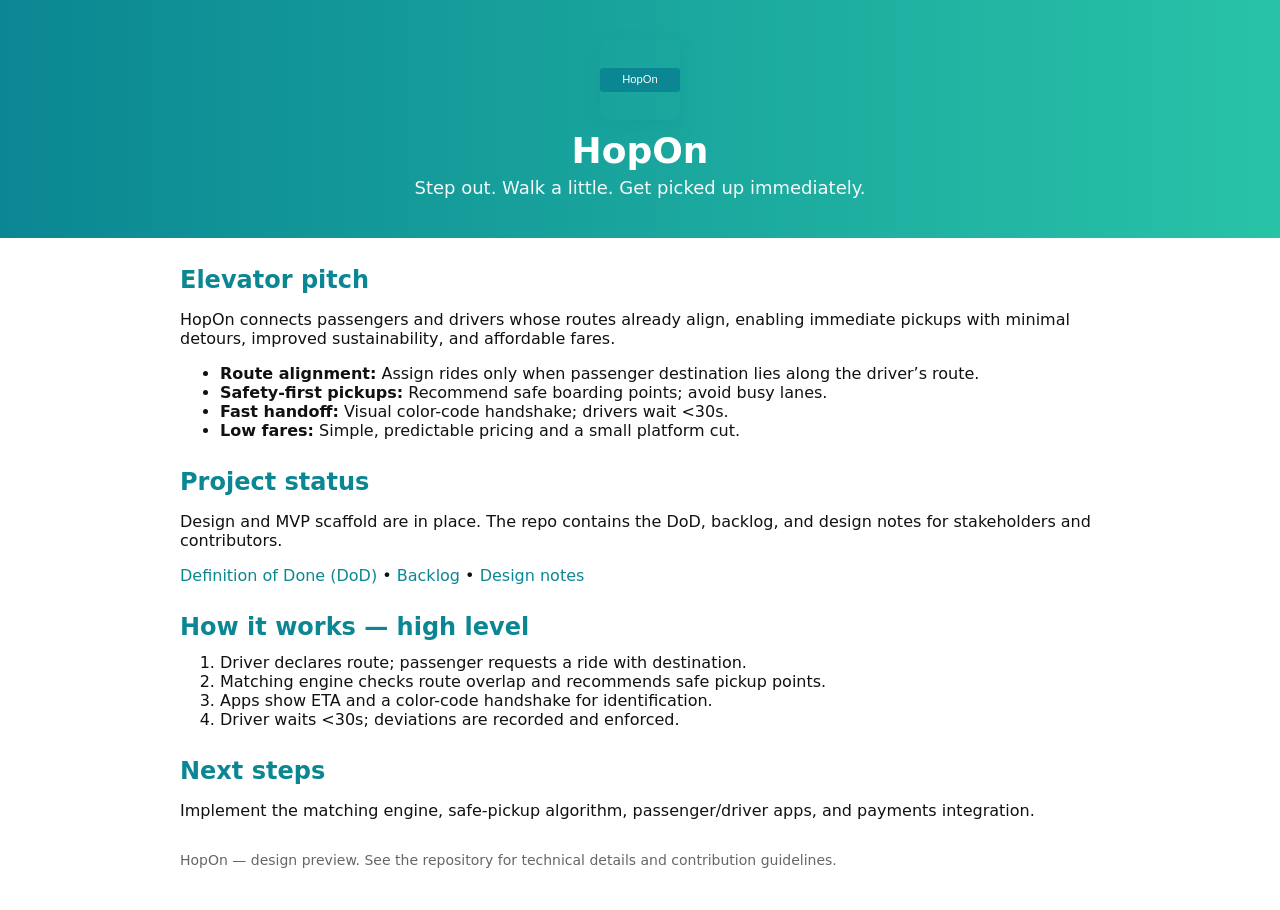
==== docs/index.html @ bda924e3 "[APC] Initialize HopOn and apply IPClaim templates and warnings" ====
<!doctype html>
<html lang="en">
  <head>
    <meta charset="utf-8" />
    <meta name="viewport" content="width=device-width,initial-scale=1" />
    <title>HopOn — Instant Walk-to-Ride Pickup</title>
    <link rel="stylesheet" href="style.css">
  </head>
  <body>
    <header class="hero">
      <img src="logo.svg" alt="HopOn logo" class="logo">
      <h1>HopOn</h1>
      <p class="tagline">Step out. Walk a little. Get picked up immediately.</p>
    </header>

    <main class="container">
      <section id="pitch">
        <h2>Elevator pitch</h2>
        <p>HopOn connects passengers and drivers whose routes already align, enabling immediate pickups with minimal detours, improved sustainability, and affordable fares.</p>
        <ul>
          <li><strong>Route alignment:</strong> Assign rides only when passenger destination lies along the driver’s route.</li>
          <li><strong>Safety-first pickups:</strong> Recommend safe boarding points; avoid busy lanes.</li>
          <li><strong>Fast handoff:</strong> Visual color-code handshake; drivers wait &lt;30s.</li>
          <li><strong>Low fares:</strong> Simple, predictable pricing and a small platform cut.</li>
        </ul>
      </section>

      <section id="status">
        <h2>Project status</h2>
        <p>Design and MVP scaffold are in place. The repo contains the DoD, backlog, and design notes for stakeholders and contributors.</p>
        <p>
          <a href="../DoD.md">Definition of Done (DoD)</a> •
          <a href="../BACKLOG.md">Backlog</a> •
          <a href="../HopOn.md">Design notes</a>
        </p>
      </section>

      <section id="how">
        <h2>How it works — high level</h2>
        <ol>
          <li>Driver declares route; passenger requests a ride with destination.</li>
          <li>Matching engine checks route overlap and recommends safe pickup points.</li>
          <li>Apps show ETA and a color-code handshake for identification.</li>
          <li>Driver waits &lt;30s; deviations are recorded and enforced.</li>
        </ol>
      </section>

      <section id="next">
        <h2>Next steps</h2>
        <p>Implement the matching engine, safe-pickup algorithm, passenger/driver apps, and payments integration.</p>
      </section>

      <footer>
        <p>HopOn — design preview. See the repository for technical details and contribution guidelines.</p>
      </footer>
    </main>
  </body>
</html>
---- docs/style.css ----
body { font-family: system-ui, -apple-system, 'Segoe UI', Roboto, 'Helvetica Neue', Arial, sans-serif; color: #111; margin: 0; background: #fff; }
.hero { background: linear-gradient(90deg,#0b8793,#28c3a7); color: #fff; padding: 40px 20px; text-align:center; }
.logo { width:80px; height:80px; vertical-align:middle; border-radius:8px; box-shadow: 0 6px 18px rgba(11,135,147,0.18); }
h1 { margin: 10px 0 6px; font-size: 36px; }
.tagline { margin: 0; font-size: 18px; opacity: 0.95; }
.container { padding: 28px; max-width: 920px; margin: 0 auto; }
section { margin-bottom: 28px; }
h2 { margin: 0 0 12px; color: #0b8793; }
ul { margin-top: 8px; }
ol { margin-top: 8px; }
a { color: #0b8793; text-decoration: none; }
footer { margin-top: 32px; color: #666; font-size: 14px; }
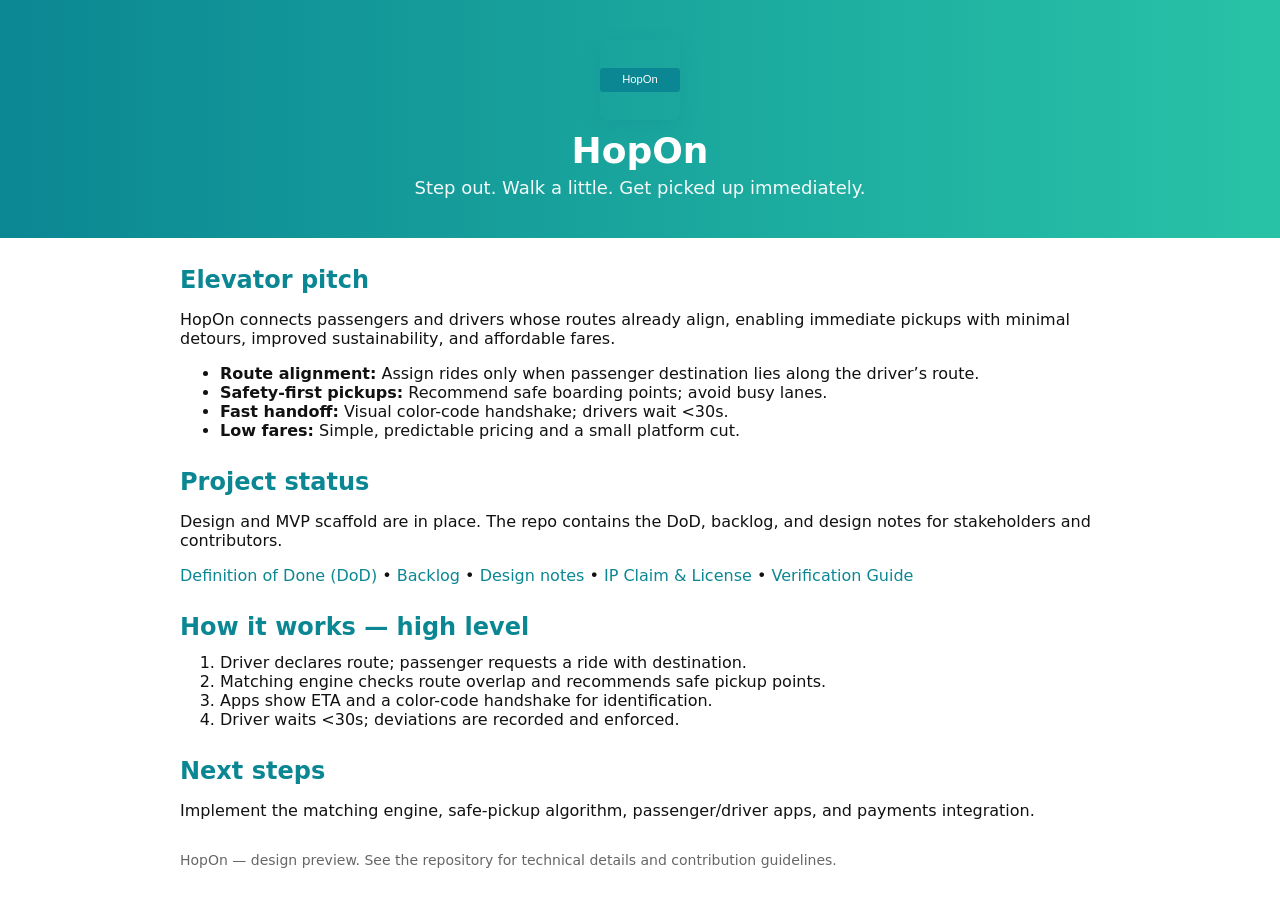
==== commit 02a7ac83: "feat: establish IPClaim APC license, verification guide, and automated timestamping workflow" ====
--- a/docs/index.html
+++ b/docs/index.html
@@ -29,9 +29,11 @@
         <h2>Project status</h2>
         <p>Design and MVP scaffold are in place. The repo contains the DoD, backlog, and design notes for stakeholders and contributors.</p>
         <p>
-          <a href="../DoD.md">Definition of Done (DoD)</a> •
-          <a href="../BACKLOG.md">Backlog</a> •
-          <a href="../HopOn.md">Design notes</a>
+          <a href="https://github.com/aRcHmaGe333/HopOn/blob/main/DoD.md">Definition of Done (DoD)</a> •
+          <a href="https://github.com/aRcHmaGe333/HopOn/blob/main/BACKLOG.md">Backlog</a> •
+          <a href="https://github.com/aRcHmaGe333/HopOn/blob/main/HopOn.md">Design notes</a> •
+          <a href="https://github.com/aRcHmaGe333/HopOn/blob/main/LICENSE.md">IP Claim & License</a> •
+          <a href="https://github.com/aRcHmaGe333/HopOn/blob/main/VERIFY.md">Verification Guide</a>
         </p>
       </section>
 
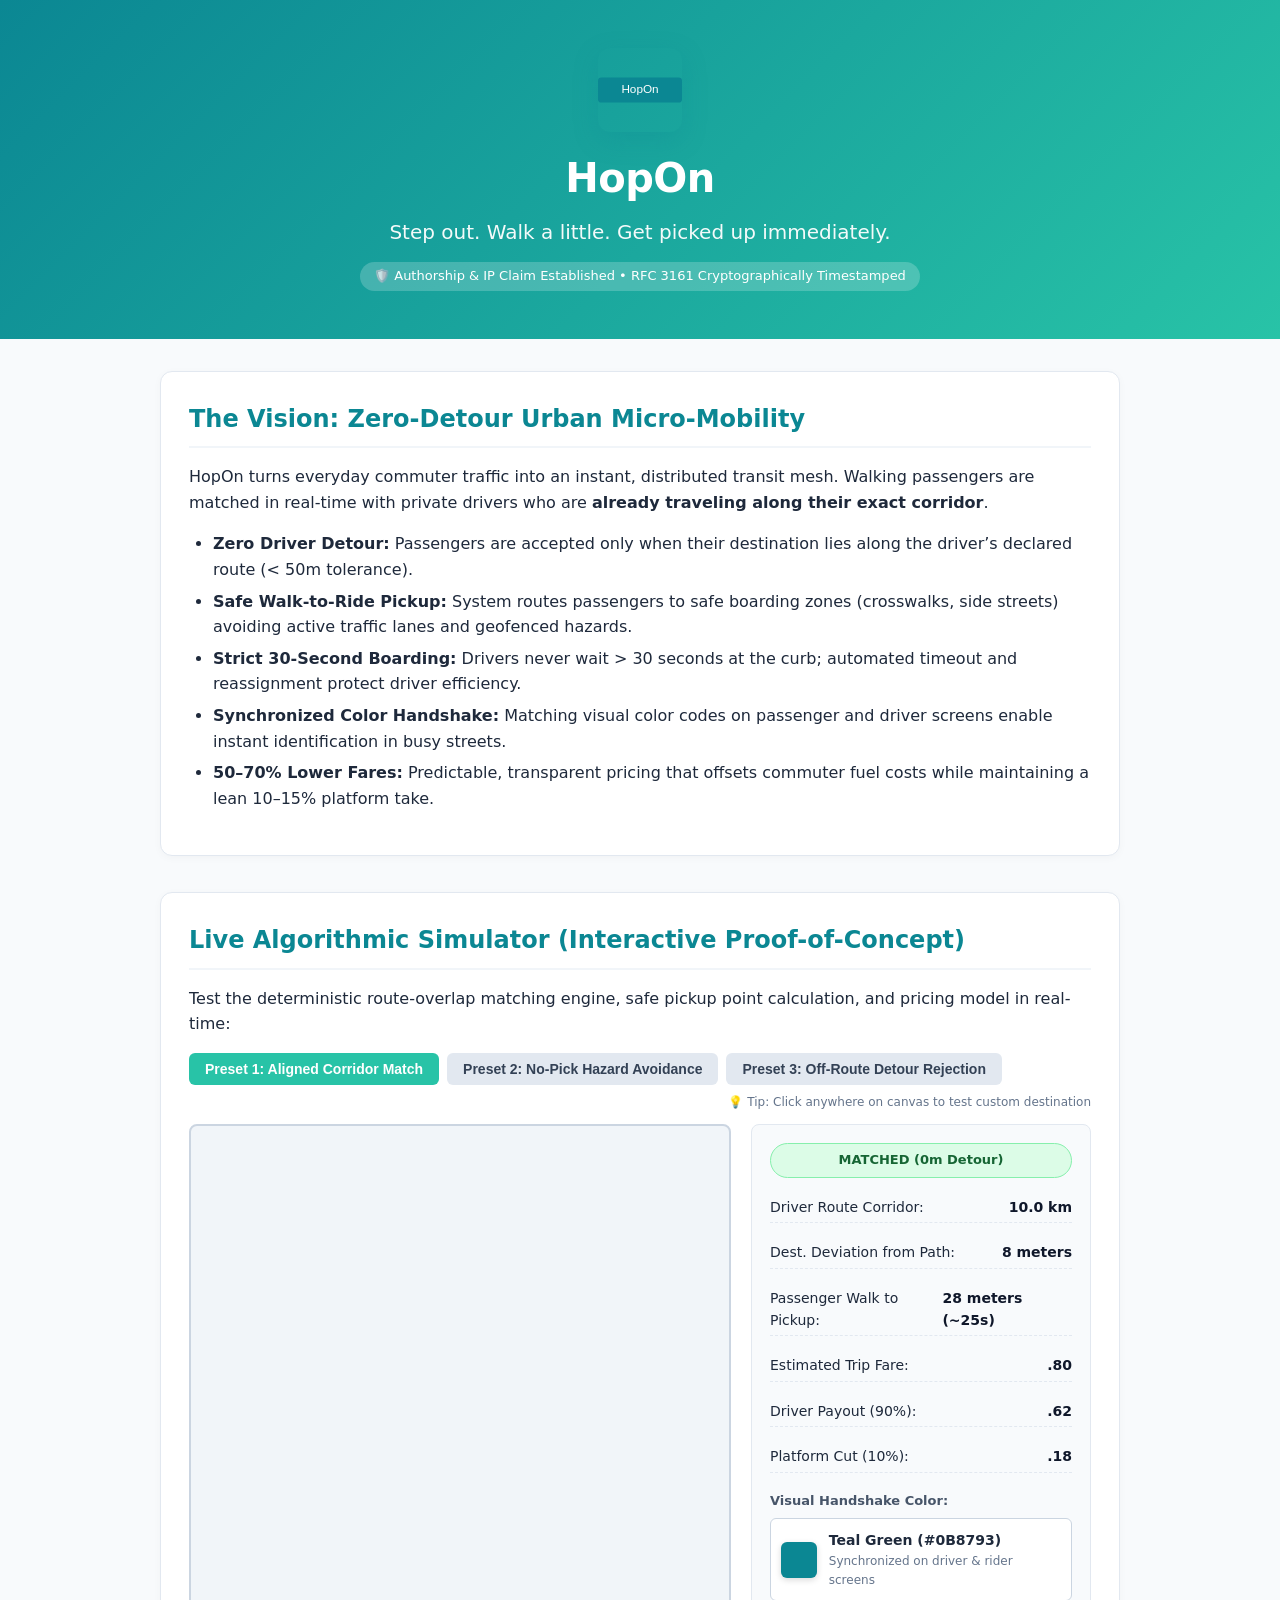
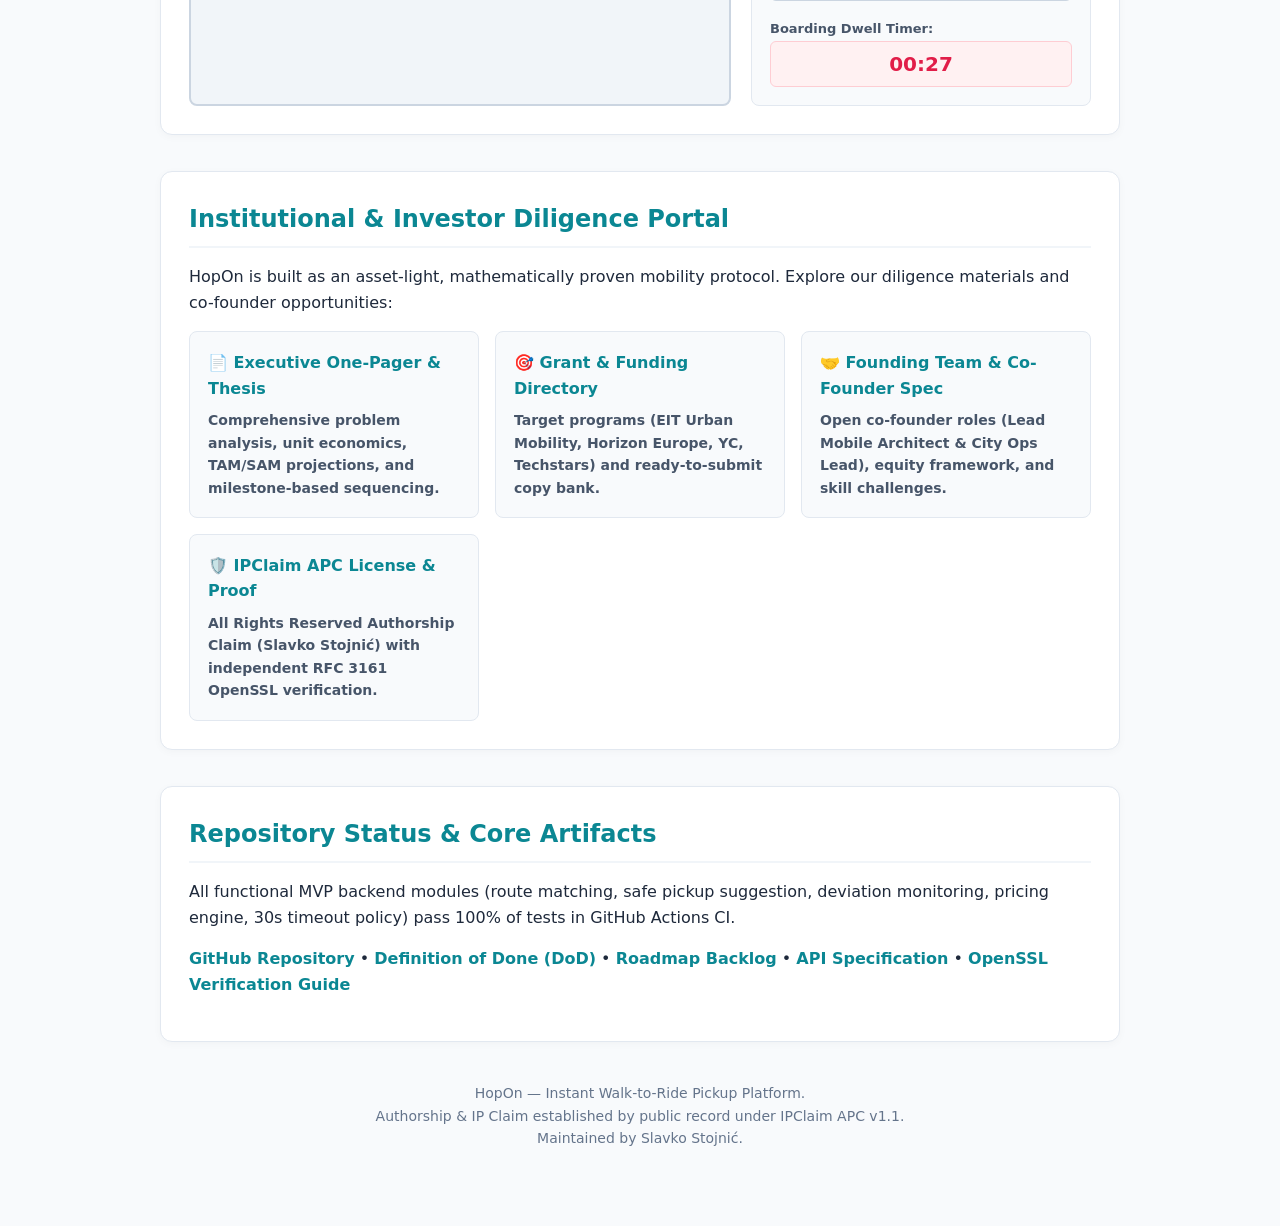
==== commit f11b09f0: "feat: add interactive simulator, investor one-pager, funding targets, and co-founder spec" ====
--- a/docs/index.html
+++ b/docs/index.html
@@ -3,7 +3,7 @@
   <head>
     <meta charset="utf-8" />
     <meta name="viewport" content="width=device-width,initial-scale=1" />
-    <title>HopOn — Instant Walk-to-Ride Pickup</title>
+    <title>HopOn — Instant Walk-to-Ride Pickup Platform</title>
     <link rel="stylesheet" href="style.css">
   </head>
   <body>
@@ -11,50 +11,378 @@
       <img src="logo.svg" alt="HopOn logo" class="logo">
       <h1>HopOn</h1>
       <p class="tagline">Step out. Walk a little. Get picked up immediately.</p>
+      <div class="ip-badge-header">
+        🛡️ Authorship &amp; IP Claim Established • RFC 3161 Cryptographically Timestamped
+      </div>
     </header>
 
     <main class="container">
       <section id="pitch">
-        <h2>Elevator pitch</h2>
-        <p>HopOn connects passengers and drivers whose routes already align, enabling immediate pickups with minimal detours, improved sustainability, and affordable fares.</p>
+        <h2>The Vision: Zero-Detour Urban Micro-Mobility</h2>
+        <p>HopOn turns everyday commuter traffic into an instant, distributed transit mesh. Walking passengers are matched in real-time with private drivers who are <strong>already traveling along their exact corridor</strong>.</p>
         <ul>
-          <li><strong>Route alignment:</strong> Assign rides only when passenger destination lies along the driver’s route.</li>
-          <li><strong>Safety-first pickups:</strong> Recommend safe boarding points; avoid busy lanes.</li>
-          <li><strong>Fast handoff:</strong> Visual color-code handshake; drivers wait &lt;30s.</li>
-          <li><strong>Low fares:</strong> Simple, predictable pricing and a small platform cut.</li>
+          <li><strong>Zero Driver Detour:</strong> Passengers are accepted only when their destination lies along the driver’s declared route (&lt; 50m tolerance).</li>
+          <li><strong>Safe Walk-to-Ride Pickup:</strong> System routes passengers to safe boarding zones (crosswalks, side streets) avoiding active traffic lanes and geofenced hazards.</li>
+          <li><strong>Strict 30-Second Boarding:</strong> Drivers never wait &gt; 30 seconds at the curb; automated timeout and reassignment protect driver efficiency.</li>
+          <li><strong>Synchronized Color Handshake:</strong> Matching visual color codes on passenger and driver screens enable instant identification in busy streets.</li>
+          <li><strong>50–70% Lower Fares:</strong> Predictable, transparent pricing that offsets commuter fuel costs while maintaining a lean 10–15% platform take.</li>
         </ul>
       </section>
 
+      <!-- LIVE INTERACTIVE SIMULATOR -->
+      <section id="simulator">
+        <h2>Live Algorithmic Simulator (Interactive Proof-of-Concept)</h2>
+        <p>Test the deterministic route-overlap matching engine, safe pickup point calculation, and pricing model in real-time:</p>
+
+        <div class="sim-controls">
+          <button class="btn btn-active" id="btn-p1" onclick="loadScenario(1)">Preset 1: Aligned Corridor Match</button>
+          <button class="btn btn-secondary" id="btn-p2" onclick="loadScenario(2)">Preset 2: No-Pick Hazard Avoidance</button>
+          <button class="btn btn-secondary" id="btn-p3" onclick="loadScenario(3)">Preset 3: Off-Route Detour Rejection</button>
+          <span style="font-size:12px;color:#64748b;align-self:center;margin-left:auto;">💡 Tip: Click anywhere on canvas to test custom destination</span>
+        </div>
+
+        <div class="simulator-grid">
+          <div class="sim-canvas-box">
+            <canvas id="simCanvas" width="580" height="360"></canvas>
+          </div>
+
+          <div class="sim-panel">
+            <div id="statusBadge" class="status-pill status-matched">MATCHED (0m Detour)</div>
+
+            <div class="metric-row">
+              <span>Driver Route Corridor:</span>
+              <span class="metric-val" id="valRouteLen">10.0 km</span>
+            </div>
+            <div class="metric-row">
+              <span>Dest. Deviation from Path:</span>
+              <span class="metric-val" id="valDeviation">8 meters</span>
+            </div>
+            <div class="metric-row">
+              <span>Passenger Walk to Pickup:</span>
+              <span class="metric-val" id="valWalk">28 meters (~25s)</span>
+            </div>
+            <div class="metric-row">
+              <span>Estimated Trip Fare:</span>
+              <span class="metric-val" id="valFare">.80</span>
+            </div>
+            <div class="metric-row">
+              <span>Driver Payout (90%):</span>
+              <span class="metric-val" id="valDriver">.62</span>
+            </div>
+            <div class="metric-row">
+              <span>Platform Cut (10%):</span>
+              <span class="metric-val" id="valPlatform">.18</span>
+            </div>
+
+            <div>
+              <span style="font-size:13px;font-weight:600;color:#475569;">Visual Handshake Color:</span>
+              <div class="color-handshake" style="margin-top:6px;">
+                <div class="color-swatch" id="colorSwatch" style="background:#0b8793;"></div>
+                <div>
+                  <div style="font-weight:700;font-size:14px;" id="colorName">Teal Green (#0B8793)</div>
+                  <div style="font-size:12px;color:#64748b;">Synchronized on driver &amp; rider screens</div>
+                </div>
+              </div>
+            </div>
+
+            <div>
+              <span style="font-size:13px;font-weight:600;color:#475569;">Boarding Dwell Timer:</span>
+              <div class="timer-box" id="dwellTimer">00:27</div>
+            </div>
+          </div>
+        </div>
+      </section>
+
+      <!-- INSTITUTIONAL, FUNDING & TEAM PORTAL -->
+      <section id="institutional">
+        <h2>Institutional &amp; Investor Diligence Portal</h2>
+        <p>HopOn is built as an asset-light, mathematically proven mobility protocol. Explore our diligence materials and co-founder opportunities:</p>
+
+        <div class="cards-grid">
+          <a class="card" href="https://github.com/aRcHmaGe333/HopOn/blob/main/docs/INVESTOR_ONE_PAGER.md">
+            <h4>📄 Executive One-Pager &amp; Thesis</h4>
+            <p>Comprehensive problem analysis, unit economics, TAM/SAM projections, and milestone-based sequencing.</p>
+          </a>
+
+          <a class="card" href="https://github.com/aRcHmaGe333/HopOn/blob/main/docs/FUNDING_TARGETS.md">
+            <h4>🎯 Grant &amp; Funding Directory</h4>
+            <p>Target programs (EIT Urban Mobility, Horizon Europe, YC, Techstars) and ready-to-submit copy bank.</p>
+          </a>
+
+          <a class="card" href="https://github.com/aRcHmaGe333/HopOn/blob/main/docs/COFOUNDER_SPEC.md">
+            <h4>🤝 Founding Team &amp; Co-Founder Spec</h4>
+            <p>Open co-founder roles (Lead Mobile Architect &amp; City Ops Lead), equity framework, and skill challenges.</p>
+          </a>
+
+          <a class="card" href="https://github.com/aRcHmaGe333/HopOn/blob/main/LICENSE.md">
+            <h4>🛡️ IPClaim APC License &amp; Proof</h4>
+            <p>All Rights Reserved Authorship Claim (Slavko Stojnić) with independent RFC 3161 OpenSSL verification.</p>
+          </a>
+        </div>
+      </section>
+
       <section id="status">
-        <h2>Project status</h2>
-        <p>Design and MVP scaffold are in place. The repo contains the DoD, backlog, and design notes for stakeholders and contributors.</p>
+        <h2>Repository Status &amp; Core Artifacts</h2>
+        <p>All functional MVP backend modules (route matching, safe pickup suggestion, deviation monitoring, pricing engine, 30s timeout policy) pass 100% of tests in GitHub Actions CI.</p>
         <p>
+          <a href="https://github.com/aRcHmaGe333/HopOn">GitHub Repository</a> •
           <a href="https://github.com/aRcHmaGe333/HopOn/blob/main/DoD.md">Definition of Done (DoD)</a> •
-          <a href="https://github.com/aRcHmaGe333/HopOn/blob/main/BACKLOG.md">Backlog</a> •
-          <a href="https://github.com/aRcHmaGe333/HopOn/blob/main/HopOn.md">Design notes</a> •
-          <a href="https://github.com/aRcHmaGe333/HopOn/blob/main/LICENSE.md">IP Claim & License</a> •
-          <a href="https://github.com/aRcHmaGe333/HopOn/blob/main/VERIFY.md">Verification Guide</a>
+          <a href="https://github.com/aRcHmaGe333/HopOn/blob/main/BACKLOG.md">Roadmap Backlog</a> •
+          <a href="https://github.com/aRcHmaGe333/HopOn/blob/main/docs/api.md">API Specification</a> •
+          <a href="https://github.com/aRcHmaGe333/HopOn/blob/main/VERIFY.md">OpenSSL Verification Guide</a>
         </p>
       </section>
 
-      <section id="how">
-        <h2>How it works — high level</h2>
-        <ol>
-          <li>Driver declares route; passenger requests a ride with destination.</li>
-          <li>Matching engine checks route overlap and recommends safe pickup points.</li>
-          <li>Apps show ETA and a color-code handshake for identification.</li>
-          <li>Driver waits &lt;30s; deviations are recorded and enforced.</li>
-        </ol>
-      </section>
-
-      <section id="next">
-        <h2>Next steps</h2>
-        <p>Implement the matching engine, safe-pickup algorithm, passenger/driver apps, and payments integration.</p>
-      </section>
-
       <footer>
-        <p>HopOn — design preview. See the repository for technical details and contribution guidelines.</p>
+        <p>HopOn — Instant Walk-to-Ride Pickup Platform.<br>Authorship &amp; IP Claim established by public record under IPClaim APC v1.1.<br>Maintained by Slavko Stojnić.</p>
       </footer>
     </main>
+
+    <script>
+      // SIMULATOR SCRIPT
+      const canvas = document.getElementById('simCanvas');
+      const ctx = canvas.getContext('2d');
+
+      const driverRoute = [
+        {x: 40, y: 180},
+        {x: 160, y: 180},
+        {x: 280, y: 120},
+        {x: 420, y: 120},
+        {x: 540, y: 220}
+      ];
+
+      const noPickZone = { x: 200, y: 160, r: 40 };
+
+      let passenger = {
+        origin: {x: 170, y: 165},
+        dest: {x: 410, y: 125}
+      };
+
+      const colorPalette = [
+        {name: "Teal Green (#0B8793)", hex: "#0b8793"},
+        {name: "Coral Sun (#E056FD)", hex: "#e056fd"},
+        {name: "Amber Flame (#F0932B)", hex: "#f0932b"},
+        {name: "Electric Blue (#22A6B3)", hex: "#22a6b3"},
+        {name: "Emerald Flash (#6AB04C)", hex: "#6ab04c"}
+      ];
+
+      let currentColor = colorPalette[0];
+      let timerSec = 28;
+
+      function distSq(p1, p2) {
+        return (p1.x - p2.x)**2 + (p1.y - p2.y)**2;
+      }
+
+      function dist(p1, p2) {
+        return Math.sqrt(distSq(p1, p2));
+      }
+
+      function distToSegment(p, v, w) {
+        const l2 = distSq(v, w);
+        if (l2 === 0) return dist(p, v);
+        let t = ((p.x - v.x) * (w.x - v.x) + (p.y - v.y) * (w.y - v.y)) / l2;
+        t = Math.max(0, Math.min(1, t));
+        return dist(p, { x: v.x + t * (w.x - v.x), y: v.y + t * (w.y - v.y) });
+      }
+
+      function minDistanceToRoute(pt, route) {
+        let best = Infinity;
+        for (let i = 0; i < route.length - 1; i++) {
+          const d = distToSegment(pt, route[i], route[i+1]);
+          if (d < best) best = d;
+        }
+        return best;
+      }
+
+      function suggestPickup(origin, hazard) {
+        // Offsets in pixels (representing ~10-20 meters)
+        const offsets = [
+          {dx: 0, dy: 0},
+          {dx: 0, dy: -25},
+          {dx: 0, dy: 25},
+          {dx: 25, dy: 0},
+          {dx: -25, dy: 0},
+          {dx: 30, dy: -25},
+          {dx: -30, dy: 25}
+        ];
+        for (let o of offsets) {
+          const cand = { x: origin.x + o.dx, y: origin.y + o.dy };
+          if (dist(cand, hazard) > hazard.r) {
+            return cand;
+          }
+        }
+        return { x: origin.x + 35, y: origin.y - 35 };
+      }
+
+      function loadScenario(num) {
+        document.querySelectorAll('.sim-controls .btn').forEach(b => b.className = 'btn btn-secondary');
+        document.getElementById('btn-p' + num).className = 'btn btn-active';
+
+        if (num === 1) {
+          passenger.origin = {x: 100, y: 190};
+          passenger.dest = {x: 415, y: 122};
+          currentColor = colorPalette[0];
+        } else if (num === 2) {
+          passenger.origin = {x: 200, y: 165}; // inside no-pick zone
+          passenger.dest = {x: 430, y: 125};
+          currentColor = colorPalette[1];
+        } else if (num === 3) {
+          passenger.origin = {x: 110, y: 190};
+          passenger.dest = {x: 320, y: 310}; // far off-route detour
+          currentColor = colorPalette[2];
+        }
+        timerSec = 30;
+        updateSim();
+      }
+
+      function updateSim() {
+        const destDevPx = minDistanceToRoute(passenger.dest, driverRoute);
+        const isMatched = destDevPx <= 22; // ~50m scale threshold
+        const pickupPt = suggestPickup(passenger.origin, noPickZone);
+        const walkDistPx = dist(passenger.origin, pickupPt);
+
+        // Update UI
+        const badge = document.getElementById('statusBadge');
+        if (isMatched) {
+          badge.className = 'status-pill status-matched';
+          badge.innerText = 'MATCHED (0m Detour)';
+        } else {
+          badge.className = 'status-pill status-nomatch';
+          badge.innerText = 'REJECTED (Detour > 50m)';
+        }
+
+        const devMeters = Math.round(destDevPx * 1.8);
+        document.getElementById('valDeviation').innerText = ${devMeters} meters ;
+        
+        const walkMeters = Math.round(walkDistPx * 1.5);
+        const walkSec = Math.round(walkMeters * 0.9);
+        document.getElementById('valWalk').innerText = ${walkMeters} meters (~s walk);
+
+        const tripKm = isMatched ? 7.8 : 0;
+        const totalFare = isMatched ? (1.50 * (tripKm / 10) * 1.4).toFixed(2) : 0;
+        const driverFare = (totalFare * 0.9).toFixed(2);
+        const platformFare = (totalFare * 0.1).toFixed(2);
+
+        document.getElementById('valFare').innerText = isMatched ? $ : '.00';
+        document.getElementById('valDriver').innerText = isMatched ? $ : '.00';
+        document.getElementById('valPlatform').innerText = isMatched ? $ : '.00';
+
+        document.getElementById('colorSwatch').style.background = currentColor.hex;
+        document.getElementById('colorName').innerText = currentColor.name;
+
+        draw(pickupPt, isMatched);
+      }
+
+      function draw(pickupPt, isMatched) {
+        ctx.clearRect(0, 0, canvas.width, canvas.height);
+
+        // Background grid
+        ctx.strokeStyle = '#e2e8f0';
+        ctx.lineWidth = 1;
+        for (let x = 0; x < canvas.width; x += 30) {
+          ctx.beginPath(); ctx.moveTo(x, 0); ctx.lineTo(x, canvas.height); ctx.stroke();
+        }
+        for (let y = 0; y < canvas.height; y += 30) {
+          ctx.beginPath(); ctx.moveTo(0, y); ctx.lineTo(canvas.width, y); ctx.stroke();
+        }
+
+        // Draw No-Pick Hazard Zone
+        ctx.fillStyle = 'rgba(239, 68, 68, 0.18)';
+        ctx.strokeStyle = 'rgba(239, 68, 68, 0.6)';
+        ctx.lineWidth = 2;
+        ctx.setLineDash([4, 4]);
+        ctx.beginPath();
+        ctx.arc(noPickZone.x, noPickZone.y, noPickZone.r, 0, Math.PI * 2);
+        ctx.fill();
+        ctx.stroke();
+        ctx.setLineDash([]);
+
+        ctx.fillStyle = '#b91c1c';
+        ctx.font = '11px sans-serif';
+        ctx.fillText('NO-PICK ZONE (Hazard)', noPickZone.x - 55, noPickZone.y - noPickZone.r - 6);
+
+        // Draw Driver Route Corridor
+        ctx.strokeStyle = '#cbd5e1';
+        ctx.lineWidth = 18;
+        ctx.lineCap = 'round';
+        ctx.lineJoin = 'round';
+        ctx.beginPath();
+        ctx.moveTo(driverRoute[0].x, driverRoute[0].y);
+        for (let i = 1; i < driverRoute.length; i++) {
+          ctx.lineTo(driverRoute[i].x, driverRoute[i].y);
+        }
+        ctx.stroke();
+
+        ctx.strokeStyle = '#0b8793';
+        ctx.lineWidth = 6;
+        ctx.beginPath();
+        ctx.moveTo(driverRoute[0].x, driverRoute[0].y);
+        for (let i = 1; i < driverRoute.length; i++) {
+          ctx.lineTo(driverRoute[i].x, driverRoute[i].y);
+        }
+        ctx.stroke();
+
+        // Route Start / End Labels
+        ctx.fillStyle = '#0f172a';
+        ctx.font = 'bold 12px sans-serif';
+        ctx.fillText('Driver Origin', driverRoute[0].x - 10, driverRoute[0].y - 14);
+        ctx.fillText('Driver Destination', driverRoute[driverRoute.length-1].x - 60, driverRoute[driverRoute.length-1].y + 24);
+
+        // Draw Passenger Origin
+        ctx.fillStyle = '#2563eb';
+        ctx.beginPath();
+        ctx.arc(passenger.origin.x, passenger.origin.y, 8, 0, Math.PI * 2);
+        ctx.fill();
+        ctx.font = '11px sans-serif';
+        ctx.fillText('Passenger Origin', passenger.origin.x - 40, passenger.origin.y + 20);
+
+        // Draw Safe Pickup Point & Walk line
+        if (pickupPt) {
+          ctx.strokeStyle = '#16a34a';
+          ctx.lineWidth = 2;
+          ctx.setLineDash([3, 3]);
+          ctx.beginPath();
+          ctx.moveTo(passenger.origin.x, passenger.origin.y);
+          ctx.lineTo(pickupPt.x, pickupPt.y);
+          ctx.stroke();
+          ctx.setLineDash([]);
+
+          ctx.fillStyle = '#16a34a';
+          ctx.beginPath();
+          ctx.arc(pickupPt.x, pickupPt.y, 7, 0, Math.PI * 2);
+          ctx.fill();
+          ctx.fillText('Safe Boarding Point', pickupPt.x - 45, pickupPt.y - 12);
+        }
+
+        // Draw Passenger Destination
+        ctx.fillStyle = isMatched ? '#7c3aed' : '#dc2626';
+        ctx.beginPath();
+        ctx.arc(passenger.dest.x, passenger.dest.y, 8, 0, Math.PI * 2);
+        ctx.fill();
+        ctx.font = 'bold 11px sans-serif';
+        ctx.fillText(isMatched ? 'Passenger Dest (Matched)' : 'Passenger Dest (Detour!)', passenger.dest.x - 55, passenger.dest.y - 12);
+      }
+
+      canvas.addEventListener('click', (e) => {
+        const rect = canvas.getBoundingClientRect();
+        const scaleX = canvas.width / rect.width;
+        const scaleY = canvas.height / rect.height;
+        const clickX = (e.clientX - rect.left) * scaleX;
+        const clickY = (e.clientY - rect.top) * scaleY;
+
+        passenger.dest = { x: clickX, y: clickY };
+        document.querySelectorAll('.sim-controls .btn').forEach(b => b.className = 'btn btn-secondary');
+        updateSim();
+      });
+
+      // Boarding Countdown interval
+      setInterval(() => {
+        timerSec = timerSec > 0 ? timerSec - 1 : 30;
+        const secStr = timerSec < 10 ? '0' + timerSec : timerSec;
+        document.getElementById('dwellTimer').innerText = '00:' + secStr;
+      }, 1000);
+
+      loadScenario(1);
+    </script>
   </body>
 </html>
--- a/docs/style.css
+++ b/docs/style.css
@@ -1,12 +1,52 @@
-body { font-family: system-ui, -apple-system, 'Segoe UI', Roboto, 'Helvetica Neue', Arial, sans-serif; color: #111; margin: 0; background: #fff; }
-.hero { background: linear-gradient(90deg,#0b8793,#28c3a7); color: #fff; padding: 40px 20px; text-align:center; }
-.logo { width:80px; height:80px; vertical-align:middle; border-radius:8px; box-shadow: 0 6px 18px rgba(11,135,147,0.18); }
-h1 { margin: 10px 0 6px; font-size: 36px; }
-.tagline { margin: 0; font-size: 18px; opacity: 0.95; }
-.container { padding: 28px; max-width: 920px; margin: 0 auto; }
-section { margin-bottom: 28px; }
-h2 { margin: 0 0 12px; color: #0b8793; }
-ul { margin-top: 8px; }
-ol { margin-top: 8px; }
-a { color: #0b8793; text-decoration: none; }
-footer { margin-top: 32px; color: #666; font-size: 14px; }
+body { font-family: system-ui, -apple-system, 'Segoe UI', Roboto, 'Helvetica Neue', Arial, sans-serif; color: #1e293b; margin: 0; background: #f8fafc; line-height: 1.6; }
+.hero { background: linear-gradient(135deg, #0b8793 0%, #28c3a7 100%); color: #fff; padding: 48px 20px; text-align: center; }
+.logo { width: 84px; height: 84px; vertical-align: middle; border-radius: 12px; box-shadow: 0 8px 24px rgba(11,135,147,0.25); }
+h1 { margin: 14px 0 6px; font-size: 40px; font-weight: 800; letter-spacing: -0.5px; }
+.tagline { margin: 0; font-size: 20px; opacity: 0.95; font-weight: 300; }
+.ip-badge-header { display: inline-block; margin-top: 14px; background: rgba(255,255,255,0.2); padding: 4px 14px; border-radius: 20px; font-size: 13px; font-weight: 500; }
+.container { padding: 32px 20px; max-width: 960px; margin: 0 auto; }
+section { margin-bottom: 36px; background: #fff; padding: 28px; border-radius: 12px; border: 1px solid #e2e8f0; box-shadow: 0 2px 8px rgba(0,0,0,0.03); }
+h2 { margin: 0 0 16px; color: #0b8793; font-size: 24px; border-bottom: 2px solid #f1f5f9; padding-bottom: 8px; }
+h3 { margin: 16px 0 8px; color: #0f172a; font-size: 18px; }
+ul, ol { margin-top: 8px; padding-left: 24px; }
+li { margin-bottom: 6px; }
+a { color: #0b8793; font-weight: 600; text-decoration: none; }
+a:hover { text-decoration: underline; }
+
+/* Simulator styles */
+.simulator-container { display: flex; flex-direction: column; gap: 20px; }
+@media (min-width: 768px) {
+  .simulator-grid { display: grid; grid-template-columns: 1fr 340px; gap: 20px; }
+}
+.sim-canvas-box { position: relative; border-radius: 8px; overflow: hidden; border: 2px solid #cbd5e1; background: #f1f5f9; text-align: center; }
+canvas { display: block; width: 100%; height: auto; cursor: crosshair; }
+.sim-controls { display: flex; flex-wrap: wrap; gap: 8px; margin-bottom: 12px; }
+.btn { background: #0b8793; color: #fff; border: none; padding: 8px 16px; border-radius: 6px; cursor: pointer; font-size: 14px; font-weight: 600; transition: background 0.2s; }
+.btn:hover { background: #086972; text-decoration: none; }
+.btn-secondary { background: #e2e8f0; color: #334155; }
+.btn-secondary:hover { background: #cbd5e1; color: #0f172a; }
+.btn-active { background: #28c3a7; color: #fff; }
+
+.sim-panel { background: #f8fafc; border: 1px solid #e2e8f0; border-radius: 8px; padding: 18px; display: flex; flex-direction: column; gap: 14px; }
+.status-pill { display: inline-block; padding: 6px 12px; border-radius: 20px; font-size: 13px; font-weight: 700; text-align: center; }
+.status-matched { background: #dcfce7; color: #166534; border: 1px solid #86efac; }
+.status-nomatch { background: #fee2e2; color: #991b1b; border: 1px solid #fca5a5; }
+
+.metric-row { display: flex; justify-content: space-between; font-size: 14px; padding: 4px 0; border-bottom: 1px dashed #e2e8f0; }
+.metric-val { font-weight: 700; color: #0f172a; }
+
+.color-handshake { display: flex; align-items: center; gap: 12px; background: #fff; padding: 10px; border-radius: 6px; border: 1px solid #cbd5e1; }
+.color-swatch { width: 36px; height: 36px; border-radius: 6px; box-shadow: 0 2px 6px rgba(0,0,0,0.15); animation: pulse 2s infinite; }
+@keyframes pulse { 0% { transform: scale(1); } 50% { transform: scale(1.08); } 100% { transform: scale(1); } }
+
+.timer-box { font-size: 20px; font-weight: 800; color: #e11d48; text-align: center; background: #fff1f2; padding: 6px; border-radius: 6px; border: 1px solid #fecdd3; }
+
+/* Cards Grid */
+.cards-grid { display: grid; grid-template-columns: repeat(auto-fit, minmax(260px, 1fr)); gap: 16px; margin-top: 14px; }
+.card { background: #f8fafc; border: 1px solid #e2e8f0; border-radius: 8px; padding: 18px; transition: transform 0.2s, box-shadow 0.2s; }
+.card:hover { transform: translateY(-2px); box-shadow: 0 6px 16px rgba(0,0,0,0.06); border-color: #cbd5e1; }
+.card h4 { margin: 0 0 8px; color: #0b8793; font-size: 16px; }
+.card p { margin: 0; font-size: 14px; color: #475569; }
+
+footer { margin-top: 40px; text-align: center; color: #64748b; font-size: 14px; padding-bottom: 30px; }
+
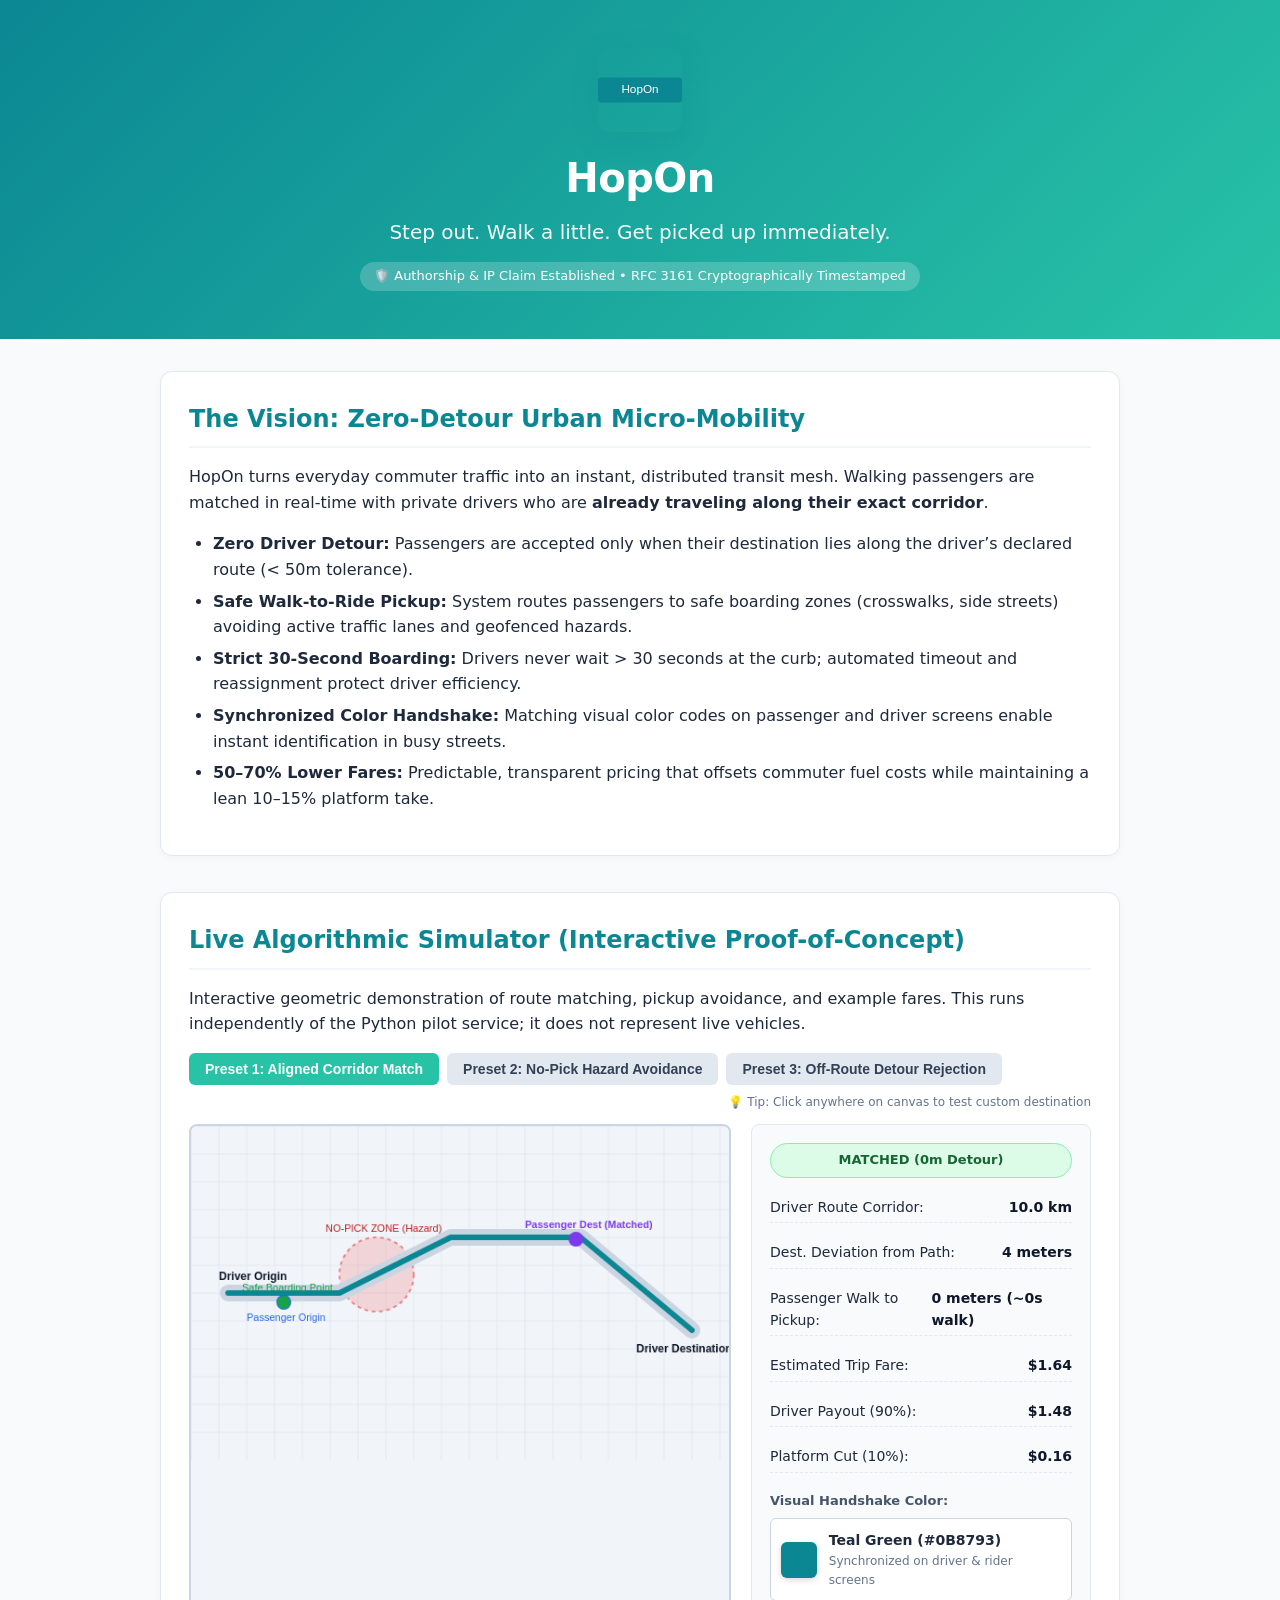
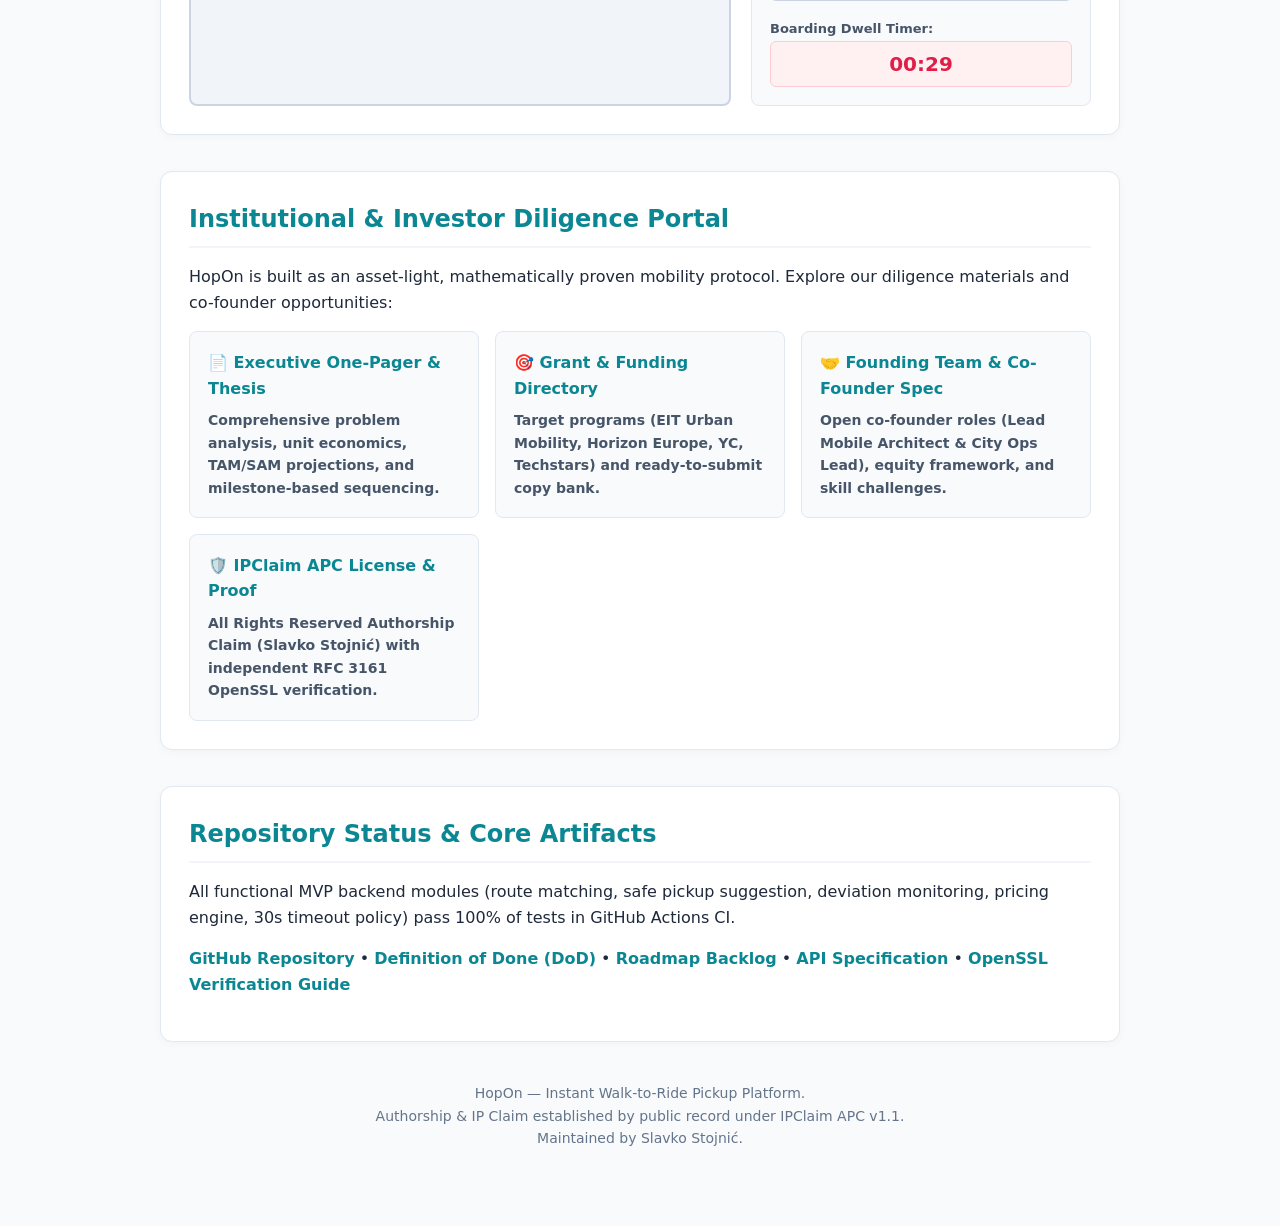
==== commit 8a6657ca: "fix: repair simulator JavaScript, fare outputs, and distinguish demonstration from live pilot" ====
--- a/docs/index.html
+++ b/docs/index.html
@@ -32,7 +32,7 @@
       <!-- LIVE INTERACTIVE SIMULATOR -->
       <section id="simulator">
         <h2>Live Algorithmic Simulator (Interactive Proof-of-Concept)</h2>
-        <p>Test the deterministic route-overlap matching engine, safe pickup point calculation, and pricing model in real-time:</p>
+        <p>Interactive geometric demonstration of route matching, pickup avoidance, and example fares. This runs independently of the Python pilot service; it does not represent live vehicles.</p>
 
         <div class="sim-controls">
           <button class="btn btn-active" id="btn-p1" onclick="loadScenario(1)">Preset 1: Aligned Corridor Match</button>
@@ -252,20 +252,20 @@
         }
 
         const devMeters = Math.round(destDevPx * 1.8);
-        document.getElementById('valDeviation').innerText = ${devMeters} meters ;
+        document.getElementById('valDeviation').innerText = devMeters + ' meters';
         
         const walkMeters = Math.round(walkDistPx * 1.5);
         const walkSec = Math.round(walkMeters * 0.9);
-        document.getElementById('valWalk').innerText = ${walkMeters} meters (~s walk);
+        document.getElementById('valWalk').innerText = walkMeters + ' meters (~' + walkSec + 's walk)';
 
         const tripKm = isMatched ? 7.8 : 0;
         const totalFare = isMatched ? (1.50 * (tripKm / 10) * 1.4).toFixed(2) : 0;
         const driverFare = (totalFare * 0.9).toFixed(2);
         const platformFare = (totalFare * 0.1).toFixed(2);
 
-        document.getElementById('valFare').innerText = isMatched ? $ : '.00';
-        document.getElementById('valDriver').innerText = isMatched ? $ : '.00';
-        document.getElementById('valPlatform').innerText = isMatched ? $ : '.00';
+        document.getElementById('valFare').innerText = isMatched ? '$' + totalFare : '$0.00';
+        document.getElementById('valDriver').innerText = isMatched ? '$' + driverFare : '$0.00';
+        document.getElementById('valPlatform').innerText = isMatched ? '$' + platformFare : '$0.00';
 
         document.getElementById('colorSwatch').style.background = currentColor.hex;
         document.getElementById('colorName').innerText = currentColor.name;
